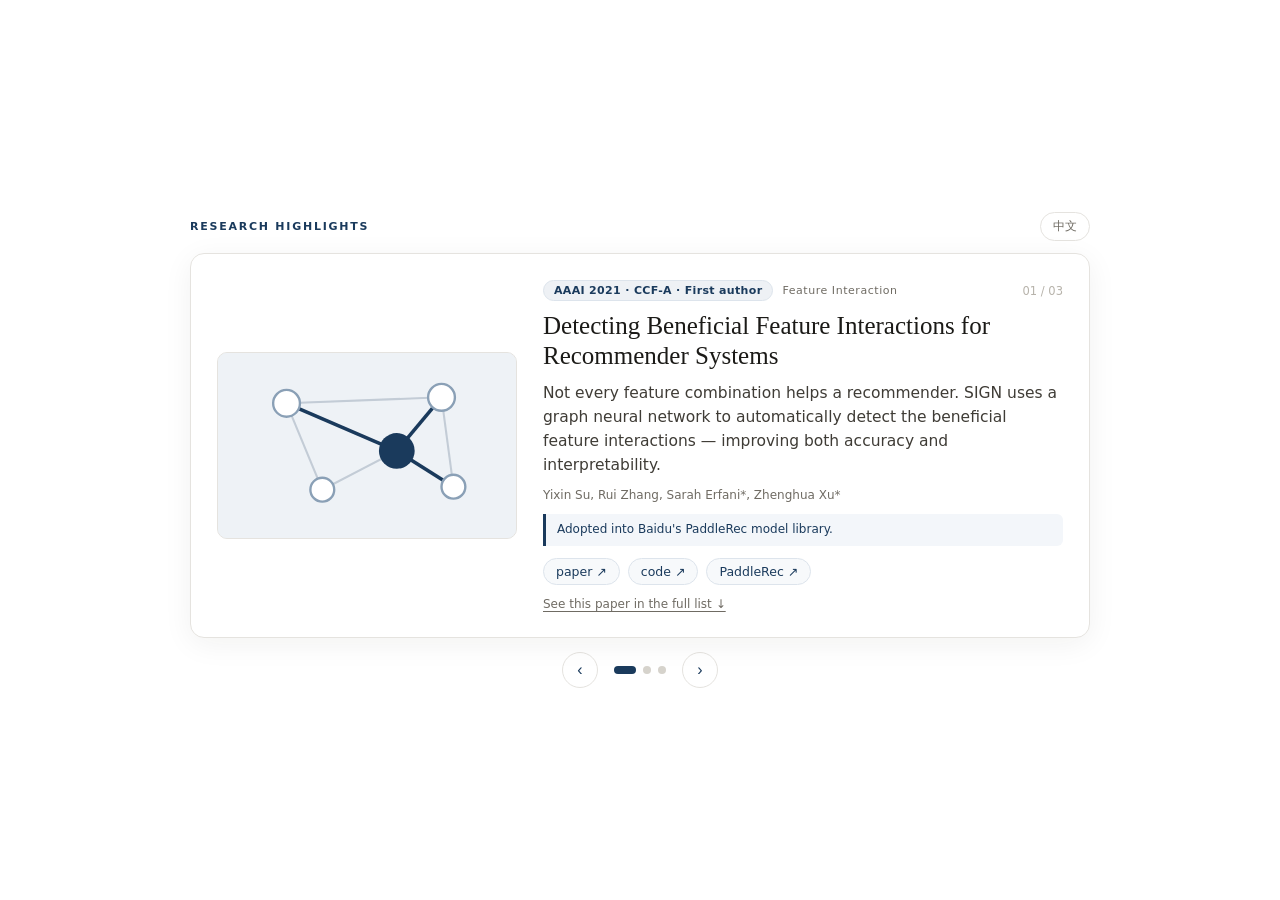
==== demo.html @ c51c4bb0 "Add confirmed authorship badges to publications" ====
<!doctype html>
<html lang="en">
<head>
<meta charset="utf-8">
<meta name="viewport" content="width=device-width, initial-scale=1">
<title>Research Highlights — Yixin Su</title>
<style>
  /* ---- Research Highlights: flip-through cards.
         Edit the CARDS array below to add / change highlighted works.
         Give a card a real figure by setting  image: "assets/highlights/xxx.png"
         (drop the file in assets/highlights/); otherwise a themed motif is drawn. ---- */
  :root{
    --accent:#1a3a5c; --ink:#26241f; --muted:#6f6b63;
    --line:#e5e3df; --paper:#ffffff;
  }
  *{box-sizing:border-box;margin:0;padding:0}
  html,body{height:100%}
  body{
    background:transparent; color:var(--ink);
    font-family:-apple-system,BlinkMacSystemFont,'Segoe UI',system-ui,'PingFang SC','Microsoft YaHei',sans-serif;
    display:flex; align-items:center; justify-content:center;
    padding:clamp(12px,2.4vw,22px); overflow:hidden;
  }
  .wrap{width:100%; max-width:900px}
  .topbar{display:flex; align-items:center; justify-content:space-between; margin-bottom:12px}
  .eyebrow{font-size:11px; letter-spacing:.16em; text-transform:uppercase; color:var(--accent); font-weight:600}
  .lang{font:inherit; font-size:12px; color:var(--muted); background:none; border:1px solid var(--line);
    border-radius:999px; padding:5px 12px; cursor:pointer}
  .lang:hover{border-color:var(--accent); color:var(--accent)}

  .stage{perspective:1800px}
  .card{
    background:var(--paper); border:1px solid var(--line); border-radius:14px;
    padding:clamp(18px,3vw,26px); box-shadow:0 6px 30px rgba(30,30,25,.06);
    transform-origin:center; will-change:transform,opacity;
    display:grid; grid-template-columns:1fr; gap:clamp(14px,2.5vw,26px); align-items:center;
  }
  @media (min-width:560px){ .card{ grid-template-columns:minmax(0,300px) minmax(0,1fr) } }

  .visual{
    border:1px solid var(--line); border-radius:10px; overflow:hidden;
    background:#eef2f6; aspect-ratio:16/10;
  }
  @media (max-width:559px){ .visual{ display:none } }  /* text-only on phones, keeps it scroll-free */
  .visual img, .visual svg{ width:100%; height:100%; object-fit:cover; display:block }

  .content{display:flex; flex-direction:column; gap:10px; min-width:0}
  .meta{display:flex; align-items:center; gap:9px; flex-wrap:wrap}
  .badge{font-size:11px; font-weight:600; letter-spacing:.03em; color:var(--accent);
    background:#eef1f5; border:1px solid #dde4ec; border-radius:999px; padding:3px 10px}
  .topic{font-size:11px; color:var(--muted); letter-spacing:.05em}
  .idx{margin-left:auto; font-size:11.5px; color:#b7b3ab; font-variant-numeric:tabular-nums}
  .title{
    font-family:'Newsreader','Noto Serif SC',Georgia,'Songti SC',serif;
    font-weight:500; font-size:clamp(19px,2.7vw,25px); line-height:1.2; color:#1b1a17;
  }
  .summary{font-size:clamp(13.5px,1.9vw,15.5px); line-height:1.55; color:#3f3c36}
  .authors{font-size:12px; color:var(--muted); line-height:1.45}
  .note{font-size:12px; color:var(--accent); background:#f3f6fa; border-left:3px solid var(--accent);
    border-radius:0 6px 6px 0; padding:7px 11px; line-height:1.45}
  .links{display:flex; gap:8px; flex-wrap:wrap; margin-top:2px}
  .links a{font-size:12.5px; color:var(--accent); text-decoration:none; border:1px solid #dde4ec;
    background:#f7f9fb; border-radius:999px; padding:5px 12px; display:inline-flex; align-items:center; gap:6px}
  .links a:hover{background:var(--accent); color:#fff; border-color:var(--accent)}
  .card{cursor:pointer}
  .card:hover{border-color:#c7d2df}
  .seeall{align-self:flex-start; margin-top:2px; font:inherit; font-size:12px; color:var(--muted);
    background:none; border:none; padding:0; cursor:pointer; text-decoration:underline; text-underline-offset:3px}
  .seeall:hover{color:var(--accent)}

  .controls{display:flex; align-items:center; justify-content:center; gap:16px; margin-top:14px}
  .nav{width:36px; height:36px; border-radius:999px; border:1px solid var(--line); background:var(--paper);
    color:var(--accent); cursor:pointer; font-size:16px; display:grid; place-items:center; transition:.15s}
  .nav:hover{background:var(--accent); color:#fff; border-color:var(--accent)}
  .dots{display:flex; gap:7px}
  .dot{width:8px; height:8px; border-radius:999px; background:#d6d3cc; border:none; cursor:pointer; padding:0}
  .dot.on{background:var(--accent); width:22px}
</style>
</head>
<body>
<div class="wrap">
  <div class="topbar">
    <span class="eyebrow" data-i18n="eyebrow">Research Highlights</span>
    <button class="lang" id="lang">中文</button>
  </div>
  <div class="stage">
    <article class="card" id="card"></article>
  </div>
  <div class="controls">
    <button class="nav" id="prev" aria-label="previous">‹</button>
    <div class="dots" id="dots"></div>
    <button class="nav" id="next" aria-label="next">›</button>
  </div>
</div>

<script>
/* ====== EDIT HERE: add or change highlighted works ======
   image: path to a real figure (recommended), e.g. "assets/highlights/sign.png".
          Leave "" to use the themed motif named by `art` (fi | rec | bio).      */
const CARDS = [
  {
    badge: "AAAI 2021 · CCF-A · First author",
    topic: { en: "Feature Interaction", zh: "特征交互" },
    title: "Detecting Beneficial Feature Interactions for Recommender Systems",
    authors: "Yixin Su, Rui Zhang, Sarah Erfani*, Zhenghua Xu*",
    summary: {
      en: "Not every feature combination helps a recommender. SIGN uses a graph neural network to automatically detect the beneficial feature interactions — improving both accuracy and interpretability.",
      zh: "并非每种特征组合都对推荐有益。SIGN 用图神经网络自动识别真正有益的特征交互，同时提升精度与可解释性。"
    },
    note: { en: "Adopted into Baidu's PaddleRec model library.", zh: "已被百度 PaddleRec 模型库收录。" },
    image: "",
    art: "fi",
    links: [
      { label: "paper", url: "https://arxiv.org/abs/2008.00404" },
      { label: "code", url: "https://github.com/ruizhang-ai/SIGN-Detecting-Beneficial-Feature-Interactions-for-Recommender-Systems" },
      { label: "PaddleRec", url: "https://github.com/PaddlePaddle/PaddleRec/tree/master/models/rank/sign" }
    ]
  },
  {
    badge: "ACM TOIS 2025 · CCF-A · First author",
    topic: { en: "Recommender Systems", zh: "推荐系统" },
    title: "IEDR: A Context-aware Intrinsic and Extrinsic Disentangled Recommender System",
    authors: "Yixin Su#, Wei Jiang#, Fangquan Lin, Cheng Yang, Sarah Erfani, Junhao Gan, Yunxiang Zhao*, Ruixuan Li, Rui Zhang*",
    summary: {
      en: "User choices blend stable taste with passing context. IEDR disentangles these intrinsic and extrinsic factors, making context-aware recommendation more accurate and more explainable.",
      zh: "用户选择既含稳定偏好、也含随情境而变的因素。IEDR 将内在与外在因素解耦，让情境感知推荐更准、更可解释。"
    },
    note: null,
    image: "",
    art: "rec",
    links: [ { label: "paper", url: "https://arxiv.org/abs/2503.03524" } ]
  },
  {
    badge: "Nature Machine Intelligence 2025 · IF 26.4 · # Co-first author",
    topic: { en: "AI × Bio-Medicine", zh: "医工交叉" },
    title: "A Unified Deep Framework for Peptide–MHC–T Cell Receptor Binding Prediction",
    authors: "Yunxiang Zhao#, Jijun Yu#, Yixin Su#, You Shu#, Enhao Ma#, Jing Wang, Zhen Huang*, Gong Cheng*, Hongguang Ren*, Jiannan Feng*",
    summary: {
      en: "How peptides, MHC and T-cell receptors bind is central to immunotherapy and vaccine design. This unified deep framework models all three together — published in Nature Machine Intelligence.",
      zh: "多肽、MHC 与 T 细胞受体如何结合，是免疫治疗与疫苗设计的核心问题。该统一深度框架将三者联合建模，发表于 Nature Machine Intelligence。"
    },
    note: null,
    image: "",
    art: "bio",
    links: [ { label: "paper & code", url: "https://www.nature.com/articles/s42256-025-01002-0" } ]
  }
];
/* ======================================================= */

// Themed placeholder motifs (used when a card has no `image`).
const ART = {
  fi: `<svg viewBox="0 0 200 125" xmlns="http://www.w3.org/2000/svg" preserveAspectRatio="xMidYMid slice">
    <rect width="200" height="125" fill="#eef2f6"/>
    <g stroke="#c3ccd6" stroke-width="1.4">
      <line x1="46" y1="34" x2="150" y2="30"/><line x1="46" y1="34" x2="70" y2="92"/>
      <line x1="150" y1="30" x2="158" y2="90"/><line x1="70" y1="92" x2="120" y2="66"/>
    </g>
    <g stroke="#1a3a5c" stroke-width="2.4">
      <line x1="46" y1="34" x2="120" y2="66"/><line x1="150" y1="30" x2="120" y2="66"/>
      <line x1="120" y1="66" x2="158" y2="90"/>
    </g>
    <g>
      <circle cx="46" cy="34" r="9" fill="#fff" stroke="#8aa0b6" stroke-width="1.6"/>
      <circle cx="150" cy="30" r="9" fill="#fff" stroke="#8aa0b6" stroke-width="1.6"/>
      <circle cx="70" cy="92" r="8" fill="#fff" stroke="#8aa0b6" stroke-width="1.6"/>
      <circle cx="158" cy="90" r="8" fill="#fff" stroke="#8aa0b6" stroke-width="1.6"/>
      <circle cx="120" cy="66" r="12" fill="#1a3a5c"/>
    </g></svg>`,
  rec: `<svg viewBox="0 0 200 125" xmlns="http://www.w3.org/2000/svg" preserveAspectRatio="xMidYMid slice">
    <rect width="200" height="125" fill="#eef2f6"/>
    <circle cx="100" cy="62" r="30" fill="none" stroke="#c3ccd6" stroke-width="1.6"/>
    <path d="M100 32 A30 30 0 0 0 100 92 Z" fill="#1a3a5c" opacity=".9"/>
    <path d="M100 32 A30 30 0 0 1 100 92" fill="#dbe4ee"/>
    <line x1="100" y1="26" x2="100" y2="98" stroke="#fff" stroke-width="2" stroke-dasharray="3 4"/>
    <path d="M52 62 H30 M40 55 L30 62 L40 69" fill="none" stroke="#8aa0b6" stroke-width="2"/>
    <path d="M148 62 H170 M160 55 L170 62 L160 69" fill="none" stroke="#8aa0b6" stroke-width="2"/></svg>`,
  bio: `<svg viewBox="0 0 200 125" xmlns="http://www.w3.org/2000/svg" preserveAspectRatio="xMidYMid slice">
    <rect width="200" height="125" fill="#eef2f6"/>
    <rect x="34" y="46" width="46" height="34" rx="10" fill="#1a3a5c"/>
    <rect x="78" y="58" width="46" height="34" rx="10" fill="#7d95ac"/>
    <rect x="122" y="42" width="46" height="34" rx="10" fill="#b9c6d5"/>
    <circle cx="80" cy="63" r="4" fill="#eef2f6"/><circle cx="124" cy="75" r="4" fill="#eef2f6"/>
    <path d="M20 96 q40 -14 80 0 t80 0" fill="none" stroke="#c3ccd6" stroke-width="1.6"/></svg>`
};

const I18N = {
  en:{eyebrow:"Research Highlights",langBtn:"中文",seeAll:"See this paper in the full list ↓"},
  zh:{eyebrow:"研究亮点",langBtn:"EN",seeAll:"在下方完整列表中查看 ↓"}
};

let lang="en", i=0, busy=false;
const card=document.getElementById("card"), dotsEl=document.getElementById("dots");

function visual(c){
  if(c.image) return `<img src="${c.image}" alt="">`;
  return ART[c.art] || ART.fi;
}
function render(n){
  const c=CARDS[n];
  const links=(c.links||[]).map(l=>`<a href="${l.url}" target="_blank" rel="noopener">${l.label} ↗</a>`).join("");
  const note=c.note?`<div class="note">${c.note[lang]}</div>`:"";
  card.innerHTML=`
    <div class="visual">${visual(c)}</div>
    <div class="content">
      <div class="meta">
        <span class="badge">${c.badge}</span>
        <span class="topic">${c.topic[lang]}</span>
        <span class="idx">${String(n+1).padStart(2,"0")} / ${String(CARDS.length).padStart(2,"0")}</span>
      </div>
      <h3 class="title">${c.title}</h3>
      <p class="summary">${c.summary[lang]}</p>
      <p class="authors">${c.authors}</p>
      ${note}
      <div class="links">${links}</div>
      <button class="seeall" type="button">${I18N[lang].seeAll}</button>
    </div>`;
  [...dotsEl.children].forEach((d,k)=>d.classList.toggle("on",k===n));
}
function go(n,dir){
  if(busy) return;
  n=(n+CARDS.length)%CARDS.length; if(n===i) return;
  busy=true;
  card.style.transition="transform .2s ease, opacity .2s ease";
  card.style.transform=`rotateY(${dir>0?-85:85}deg)`; card.style.opacity="0";
  setTimeout(()=>{
    i=n; render(i);
    card.style.transition="none"; card.style.transform=`rotateY(${dir>0?85:-85}deg)`;
    requestAnimationFrame(()=>requestAnimationFrame(()=>{
      card.style.transition="transform .24s ease, opacity .24s ease";
      card.style.transform="rotateY(0deg)"; card.style.opacity="1";
      setTimeout(()=>busy=false,240);
    }));
  },200);
}
CARDS.forEach((_,k)=>{
  const b=document.createElement("button");
  b.className="dot"; b.setAttribute("aria-label","slide "+(k+1));
  b.onclick=()=>go(k,k>i?1:-1); dotsEl.appendChild(b);
});
document.getElementById("next").onclick=()=>go(i+1,1);
document.getElementById("prev").onclick=()=>go(i-1,-1);
document.addEventListener("keydown",e=>{ if(e.key==="ArrowRight")go(i+1,1); if(e.key==="ArrowLeft")go(i-1,-1); });
document.getElementById("lang").onclick=()=>{
  lang=lang==="en"?"zh":"en"; document.documentElement.lang=lang;
  document.getElementById("lang").textContent=I18N[lang].langBtn;
  document.querySelector('[data-i18n="eyebrow"]').textContent=I18N[lang].eyebrow;
  render(i);
};

// Clicking a card jumps to that paper in the site's Publications list (same-origin parent).
function goToPub(title){
  try{
    const doc=(window.top||window).document;
    const pubs=doc.getElementById("pubs"); if(!pubs) return;               // standalone: no-op
    const all=[...pubs.querySelectorAll("button")].find(b=>b.textContent.trim()==="All");
    if(all) all.click();                                                   // clear any active filter so the paper is present
    setTimeout(()=>{
      const el=[...pubs.querySelectorAll("div")].find(d=>d.textContent.trim()===title);
      if(!el) return;
      const row=el.closest("li")||el;
      const win=doc.defaultView;
      const rect=row.getBoundingClientRect();
      const y=rect.top+win.scrollY-Math.max(90,win.innerHeight/2-rect.height/2);
      win.scrollTo({top:Math.max(0,y),behavior:"instant"});
      const prev=row.style.background;
      row.style.transition="background-color .5s";
      row.style.background="rgba(26,58,92,.09)";
      setTimeout(()=>{ row.style.background=prev||""; },1600);
    },140);
  }catch(e){}
}
card.addEventListener("click",e=>{ if(e.target.closest("a")) return; goToPub(CARDS[i].title); });

render(0);
</script>
</body>
</html>
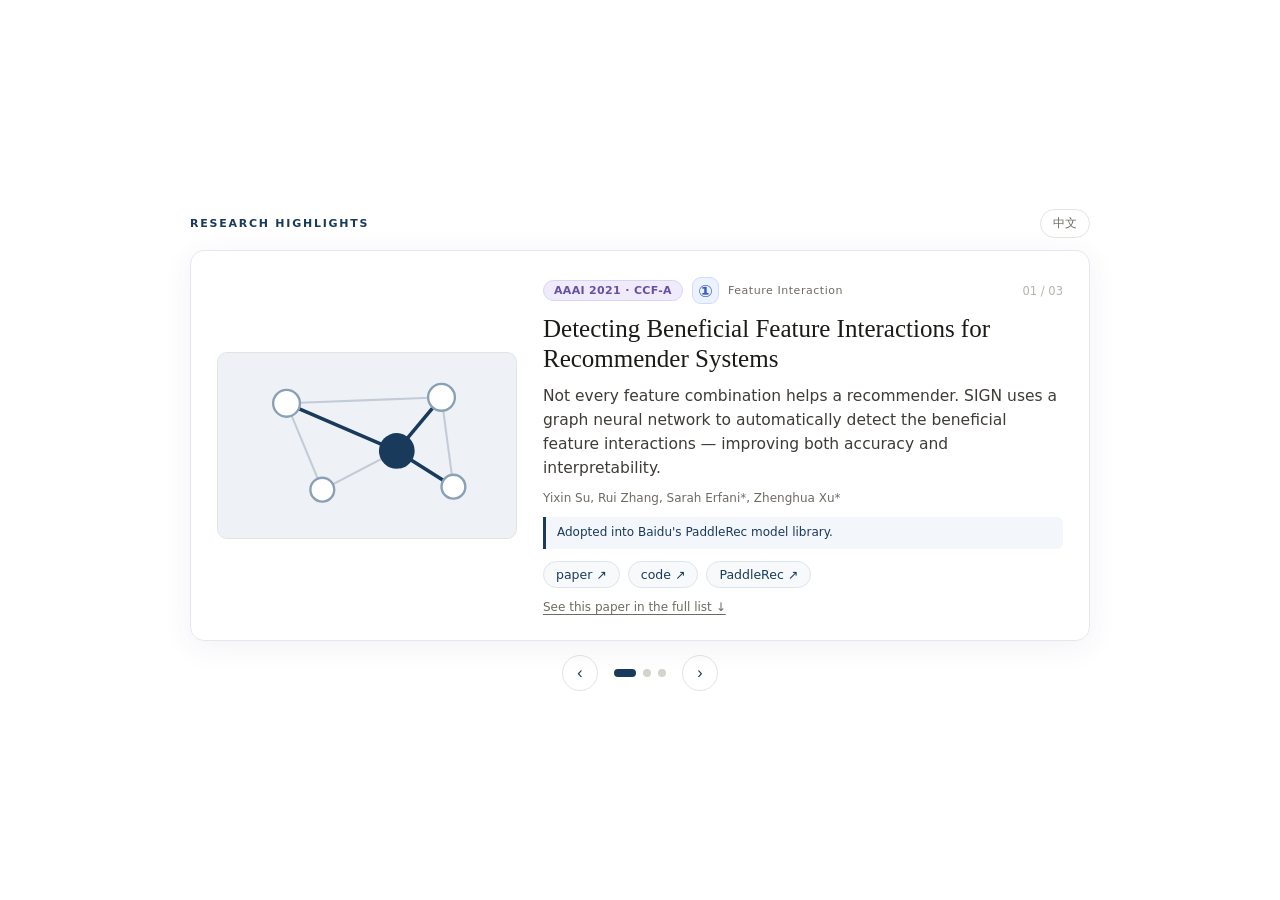
==== commit 5c676b67: "Style publication cards with compact authorship symbols" ====
--- a/demo.html
+++ b/demo.html
@@ -48,6 +48,11 @@
   .meta{display:flex; align-items:center; gap:9px; flex-wrap:wrap}
   .badge{font-size:11px; font-weight:600; letter-spacing:.03em; color:var(--accent);
     background:#eef1f5; border:1px solid #dde4ec; border-radius:999px; padding:3px 10px}
+  .role{display:inline-flex;align-items:center;justify-content:center;width:27px;height:27px;border:1px solid;border-radius:9px;font-size:17px;font-weight:700;}
+  .role-first{color:#315cc4;background:#edf2ff;border-color:#cfdbff;}
+  .role-cofirst{color:#08776d;background:#e7f7f2;border-color:#b9e6d8;}
+  .badge{color:#6550a2;background:#f0ebfb;border-color:#dcd2f2;}
+  .card{border-color:#e8e5ed;box-shadow:0 6px 30px rgba(68,46,108,.07);}
   .topic{font-size:11px; color:var(--muted); letter-spacing:.05em}
   .idx{margin-left:auto; font-size:11.5px; color:#b7b3ab; font-variant-numeric:tabular-nums}
   .title{
@@ -99,7 +104,8 @@
           Leave "" to use the themed motif named by `art` (fi | rec | bio).      */
 const CARDS = [
   {
-    badge: "AAAI 2021 · CCF-A · First author",
+    badge: "AAAI 2021 · CCF-A",
+    role: "first",
     topic: { en: "Feature Interaction", zh: "特征交互" },
     title: "Detecting Beneficial Feature Interactions for Recommender Systems",
     authors: "Yixin Su, Rui Zhang, Sarah Erfani*, Zhenghua Xu*",
@@ -117,7 +123,8 @@
     ]
   },
   {
-    badge: "ACM TOIS 2025 · CCF-A · First author",
+    badge: "ACM TOIS 2025 · CCF-A",
+    role: "first",
     topic: { en: "Recommender Systems", zh: "推荐系统" },
     title: "IEDR: A Context-aware Intrinsic and Extrinsic Disentangled Recommender System",
     authors: "Yixin Su#, Wei Jiang#, Fangquan Lin, Cheng Yang, Sarah Erfani, Junhao Gan, Yunxiang Zhao*, Ruixuan Li, Rui Zhang*",
@@ -131,7 +138,8 @@
     links: [ { label: "paper", url: "https://arxiv.org/abs/2503.03524" } ]
   },
   {
-    badge: "Nature Machine Intelligence 2025 · IF 26.4 · # Co-first author",
+    badge: "Nature Machine Intelligence 2025 · IF 26.4",
+    role: "cofirst",
     topic: { en: "AI × Bio-Medicine", zh: "医工交叉" },
     title: "A Unified Deep Framework for Peptide–MHC–T Cell Receptor Binding Prediction",
     authors: "Yunxiang Zhao#, Jijun Yu#, Yixin Su#, You Shu#, Enhao Ma#, Jing Wang, Zhen Huang*, Gong Cheng*, Hongguang Ren*, Jiannan Feng*",
@@ -204,6 +212,7 @@
     <div class="content">
       <div class="meta">
         <span class="badge">${c.badge}</span>
+        <span class="role role-${c.role}" title="${c.role === 'first' ? (lang === 'zh' ? '第一作者' : 'First author') : (lang === 'zh' ? '共同一作' : 'Co-first author')}" aria-label="${c.role === 'first' ? (lang === 'zh' ? '第一作者' : 'First author') : (lang === 'zh' ? '共同一作' : 'Co-first author')}">${c.role === 'first' ? '①' : '#'}</span>
         <span class="topic">${c.topic[lang]}</span>
         <span class="idx">${String(n+1).padStart(2,"0")} / ${String(CARDS.length).padStart(2,"0")}</span>
       </div>
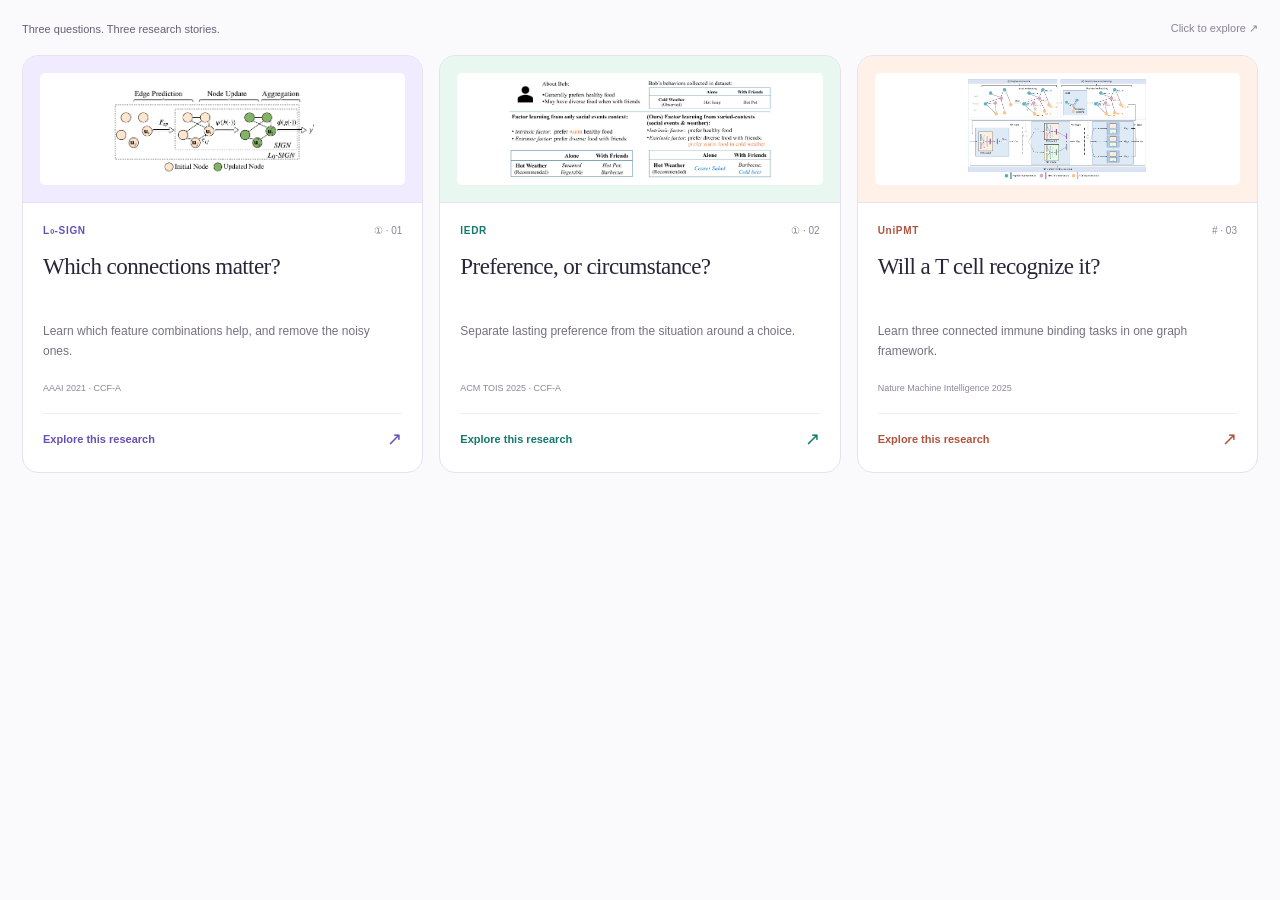
==== commit fb19e198: "Create illustrated research stories for SIGN IEDR and UniPMT" ====
--- a/demo.html
+++ b/demo.html
@@ -1,286 +1,3 @@
-<!doctype html>
-<html lang="en">
-<head>
-<meta charset="utf-8">
-<meta name="viewport" content="width=device-width, initial-scale=1">
-<title>Research Highlights — Yixin Su</title>
-<style>
-  /* ---- Research Highlights: flip-through cards.
-         Edit the CARDS array below to add / change highlighted works.
-         Give a card a real figure by setting  image: "assets/highlights/xxx.png"
-         (drop the file in assets/highlights/); otherwise a themed motif is drawn. ---- */
-  :root{
-    --accent:#1a3a5c; --ink:#26241f; --muted:#6f6b63;
-    --line:#e5e3df; --paper:#ffffff;
-  }
-  *{box-sizing:border-box;margin:0;padding:0}
-  html,body{height:100%}
-  body{
-    background:transparent; color:var(--ink);
-    font-family:-apple-system,BlinkMacSystemFont,'Segoe UI',system-ui,'PingFang SC','Microsoft YaHei',sans-serif;
-    display:flex; align-items:center; justify-content:center;
-    padding:clamp(12px,2.4vw,22px); overflow:hidden;
-  }
-  .wrap{width:100%; max-width:900px}
-  .topbar{display:flex; align-items:center; justify-content:space-between; margin-bottom:12px}
-  .eyebrow{font-size:11px; letter-spacing:.16em; text-transform:uppercase; color:var(--accent); font-weight:600}
-  .lang{font:inherit; font-size:12px; color:var(--muted); background:none; border:1px solid var(--line);
-    border-radius:999px; padding:5px 12px; cursor:pointer}
-  .lang:hover{border-color:var(--accent); color:var(--accent)}
-
-  .stage{perspective:1800px}
-  .card{
-    background:var(--paper); border:1px solid var(--line); border-radius:14px;
-    padding:clamp(18px,3vw,26px); box-shadow:0 6px 30px rgba(30,30,25,.06);
-    transform-origin:center; will-change:transform,opacity;
-    display:grid; grid-template-columns:1fr; gap:clamp(14px,2.5vw,26px); align-items:center;
-  }
-  @media (min-width:560px){ .card{ grid-template-columns:minmax(0,300px) minmax(0,1fr) } }
-
-  .visual{
-    border:1px solid var(--line); border-radius:10px; overflow:hidden;
-    background:#eef2f6; aspect-ratio:16/10;
-  }
-  @media (max-width:559px){ .visual{ display:none } }  /* text-only on phones, keeps it scroll-free */
-  .visual img, .visual svg{ width:100%; height:100%; object-fit:cover; display:block }
-
-  .content{display:flex; flex-direction:column; gap:10px; min-width:0}
-  .meta{display:flex; align-items:center; gap:9px; flex-wrap:wrap}
-  .badge{font-size:11px; font-weight:600; letter-spacing:.03em; color:var(--accent);
-    background:#eef1f5; border:1px solid #dde4ec; border-radius:999px; padding:3px 10px}
-  .role{display:inline-flex;align-items:center;justify-content:center;width:27px;height:27px;border:1px solid;border-radius:9px;font-size:17px;font-weight:700;}
-  .role-first{color:#315cc4;background:#edf2ff;border-color:#cfdbff;}
-  .role-cofirst{color:#08776d;background:#e7f7f2;border-color:#b9e6d8;}
-  .badge{color:#6550a2;background:#f0ebfb;border-color:#dcd2f2;}
-  .card{border-color:#e8e5ed;box-shadow:0 6px 30px rgba(68,46,108,.07);}
-  .topic{font-size:11px; color:var(--muted); letter-spacing:.05em}
-  .idx{margin-left:auto; font-size:11.5px; color:#b7b3ab; font-variant-numeric:tabular-nums}
-  .title{
-    font-family:'Newsreader','Noto Serif SC',Georgia,'Songti SC',serif;
-    font-weight:500; font-size:clamp(19px,2.7vw,25px); line-height:1.2; color:#1b1a17;
-  }
-  .summary{font-size:clamp(13.5px,1.9vw,15.5px); line-height:1.55; color:#3f3c36}
-  .authors{font-size:12px; color:var(--muted); line-height:1.45}
-  .note{font-size:12px; color:var(--accent); background:#f3f6fa; border-left:3px solid var(--accent);
-    border-radius:0 6px 6px 0; padding:7px 11px; line-height:1.45}
-  .links{display:flex; gap:8px; flex-wrap:wrap; margin-top:2px}
-  .links a{font-size:12.5px; color:var(--accent); text-decoration:none; border:1px solid #dde4ec;
-    background:#f7f9fb; border-radius:999px; padding:5px 12px; display:inline-flex; align-items:center; gap:6px}
-  .links a:hover{background:var(--accent); color:#fff; border-color:var(--accent)}
-  .card{cursor:pointer}
-  .card:hover{border-color:#c7d2df}
-  .seeall{align-self:flex-start; margin-top:2px; font:inherit; font-size:12px; color:var(--muted);
-    background:none; border:none; padding:0; cursor:pointer; text-decoration:underline; text-underline-offset:3px}
-  .seeall:hover{color:var(--accent)}
-
-  .controls{display:flex; align-items:center; justify-content:center; gap:16px; margin-top:14px}
-  .nav{width:36px; height:36px; border-radius:999px; border:1px solid var(--line); background:var(--paper);
-    color:var(--accent); cursor:pointer; font-size:16px; display:grid; place-items:center; transition:.15s}
-  .nav:hover{background:var(--accent); color:#fff; border-color:var(--accent)}
-  .dots{display:flex; gap:7px}
-  .dot{width:8px; height:8px; border-radius:999px; background:#d6d3cc; border:none; cursor:pointer; padding:0}
-  .dot.on{background:var(--accent); width:22px}
-</style>
-</head>
-<body>
-<div class="wrap">
-  <div class="topbar">
-    <span class="eyebrow" data-i18n="eyebrow">Research Highlights</span>
-    <button class="lang" id="lang">中文</button>
-  </div>
-  <div class="stage">
-    <article class="card" id="card"></article>
-  </div>
-  <div class="controls">
-    <button class="nav" id="prev" aria-label="previous">‹</button>
-    <div class="dots" id="dots"></div>
-    <button class="nav" id="next" aria-label="next">›</button>
-  </div>
-</div>
-
-<script>
-/* ====== EDIT HERE: add or change highlighted works ======
-   image: path to a real figure (recommended), e.g. "assets/highlights/sign.png".
-          Leave "" to use the themed motif named by `art` (fi | rec | bio).      */
-const CARDS = [
-  {
-    badge: "AAAI 2021 · CCF-A",
-    role: "first",
-    topic: { en: "Feature Interaction", zh: "特征交互" },
-    title: "Detecting Beneficial Feature Interactions for Recommender Systems",
-    authors: "Yixin Su, Rui Zhang, Sarah Erfani*, Zhenghua Xu*",
-    summary: {
-      en: "Not every feature combination helps a recommender. SIGN uses a graph neural network to automatically detect the beneficial feature interactions — improving both accuracy and interpretability.",
-      zh: "并非每种特征组合都对推荐有益。SIGN 用图神经网络自动识别真正有益的特征交互，同时提升精度与可解释性。"
-    },
-    note: { en: "Adopted into Baidu's PaddleRec model library.", zh: "已被百度 PaddleRec 模型库收录。" },
-    image: "",
-    art: "fi",
-    links: [
-      { label: "paper", url: "https://arxiv.org/abs/2008.00404" },
-      { label: "code", url: "https://github.com/ruizhang-ai/SIGN-Detecting-Beneficial-Feature-Interactions-for-Recommender-Systems" },
-      { label: "PaddleRec", url: "https://github.com/PaddlePaddle/PaddleRec/tree/master/models/rank/sign" }
-    ]
-  },
-  {
-    badge: "ACM TOIS 2025 · CCF-A",
-    role: "first",
-    topic: { en: "Recommender Systems", zh: "推荐系统" },
-    title: "IEDR: A Context-aware Intrinsic and Extrinsic Disentangled Recommender System",
-    authors: "Yixin Su#, Wei Jiang#, Fangquan Lin, Cheng Yang, Sarah Erfani, Junhao Gan, Yunxiang Zhao*, Ruixuan Li, Rui Zhang*",
-    summary: {
-      en: "User choices blend stable taste with passing context. IEDR disentangles these intrinsic and extrinsic factors, making context-aware recommendation more accurate and more explainable.",
-      zh: "用户选择既含稳定偏好、也含随情境而变的因素。IEDR 将内在与外在因素解耦，让情境感知推荐更准、更可解释。"
-    },
-    note: null,
-    image: "",
-    art: "rec",
-    links: [ { label: "paper", url: "https://arxiv.org/abs/2503.03524" } ]
-  },
-  {
-    badge: "Nature Machine Intelligence 2025 · IF 26.4",
-    role: "cofirst",
-    topic: { en: "AI × Bio-Medicine", zh: "医工交叉" },
-    title: "A Unified Deep Framework for Peptide–MHC–T Cell Receptor Binding Prediction",
-    authors: "Yunxiang Zhao#, Jijun Yu#, Yixin Su#, You Shu#, Enhao Ma#, Jing Wang, Zhen Huang*, Gong Cheng*, Hongguang Ren*, Jiannan Feng*",
-    summary: {
-      en: "How peptides, MHC and T-cell receptors bind is central to immunotherapy and vaccine design. This unified deep framework models all three together — published in Nature Machine Intelligence.",
-      zh: "多肽、MHC 与 T 细胞受体如何结合，是免疫治疗与疫苗设计的核心问题。该统一深度框架将三者联合建模，发表于 Nature Machine Intelligence。"
-    },
-    note: null,
-    image: "",
-    art: "bio",
-    links: [ { label: "paper & code", url: "https://www.nature.com/articles/s42256-025-01002-0" } ]
-  }
-];
-/* ======================================================= */
-
-// Themed placeholder motifs (used when a card has no `image`).
-const ART = {
-  fi: `<svg viewBox="0 0 200 125" xmlns="http://www.w3.org/2000/svg" preserveAspectRatio="xMidYMid slice">
-    <rect width="200" height="125" fill="#eef2f6"/>
-    <g stroke="#c3ccd6" stroke-width="1.4">
-      <line x1="46" y1="34" x2="150" y2="30"/><line x1="46" y1="34" x2="70" y2="92"/>
-      <line x1="150" y1="30" x2="158" y2="90"/><line x1="70" y1="92" x2="120" y2="66"/>
-    </g>
-    <g stroke="#1a3a5c" stroke-width="2.4">
-      <line x1="46" y1="34" x2="120" y2="66"/><line x1="150" y1="30" x2="120" y2="66"/>
-      <line x1="120" y1="66" x2="158" y2="90"/>
-    </g>
-    <g>
-      <circle cx="46" cy="34" r="9" fill="#fff" stroke="#8aa0b6" stroke-width="1.6"/>
-      <circle cx="150" cy="30" r="9" fill="#fff" stroke="#8aa0b6" stroke-width="1.6"/>
-      <circle cx="70" cy="92" r="8" fill="#fff" stroke="#8aa0b6" stroke-width="1.6"/>
-      <circle cx="158" cy="90" r="8" fill="#fff" stroke="#8aa0b6" stroke-width="1.6"/>
-      <circle cx="120" cy="66" r="12" fill="#1a3a5c"/>
-    </g></svg>`,
-  rec: `<svg viewBox="0 0 200 125" xmlns="http://www.w3.org/2000/svg" preserveAspectRatio="xMidYMid slice">
-    <rect width="200" height="125" fill="#eef2f6"/>
-    <circle cx="100" cy="62" r="30" fill="none" stroke="#c3ccd6" stroke-width="1.6"/>
-    <path d="M100 32 A30 30 0 0 0 100 92 Z" fill="#1a3a5c" opacity=".9"/>
-    <path d="M100 32 A30 30 0 0 1 100 92" fill="#dbe4ee"/>
-    <line x1="100" y1="26" x2="100" y2="98" stroke="#fff" stroke-width="2" stroke-dasharray="3 4"/>
-    <path d="M52 62 H30 M40 55 L30 62 L40 69" fill="none" stroke="#8aa0b6" stroke-width="2"/>
-    <path d="M148 62 H170 M160 55 L170 62 L160 69" fill="none" stroke="#8aa0b6" stroke-width="2"/></svg>`,
-  bio: `<svg viewBox="0 0 200 125" xmlns="http://www.w3.org/2000/svg" preserveAspectRatio="xMidYMid slice">
-    <rect width="200" height="125" fill="#eef2f6"/>
-    <rect x="34" y="46" width="46" height="34" rx="10" fill="#1a3a5c"/>
-    <rect x="78" y="58" width="46" height="34" rx="10" fill="#7d95ac"/>
-    <rect x="122" y="42" width="46" height="34" rx="10" fill="#b9c6d5"/>
-    <circle cx="80" cy="63" r="4" fill="#eef2f6"/><circle cx="124" cy="75" r="4" fill="#eef2f6"/>
-    <path d="M20 96 q40 -14 80 0 t80 0" fill="none" stroke="#c3ccd6" stroke-width="1.6"/></svg>`
-};
-
-const I18N = {
-  en:{eyebrow:"Research Highlights",langBtn:"中文",seeAll:"See this paper in the full list ↓"},
-  zh:{eyebrow:"研究亮点",langBtn:"EN",seeAll:"在下方完整列表中查看 ↓"}
-};
-
-let lang="en", i=0, busy=false;
-const card=document.getElementById("card"), dotsEl=document.getElementById("dots");
-
-function visual(c){
-  if(c.image) return `<img src="${c.image}" alt="">`;
-  return ART[c.art] || ART.fi;
-}
-function render(n){
-  const c=CARDS[n];
-  const links=(c.links||[]).map(l=>`<a href="${l.url}" target="_blank" rel="noopener">${l.label} ↗</a>`).join("");
-  const note=c.note?`<div class="note">${c.note[lang]}</div>`:"";
-  card.innerHTML=`
-    <div class="visual">${visual(c)}</div>
-    <div class="content">
-      <div class="meta">
-        <span class="badge">${c.badge}</span>
-        <span class="role role-${c.role}" title="${c.role === 'first' ? (lang === 'zh' ? '第一作者' : 'First author') : (lang === 'zh' ? '共同一作' : 'Co-first author')}" aria-label="${c.role === 'first' ? (lang === 'zh' ? '第一作者' : 'First author') : (lang === 'zh' ? '共同一作' : 'Co-first author')}">${c.role === 'first' ? '①' : '#'}</span>
-        <span class="topic">${c.topic[lang]}</span>
-        <span class="idx">${String(n+1).padStart(2,"0")} / ${String(CARDS.length).padStart(2,"0")}</span>
-      </div>
-      <h3 class="title">${c.title}</h3>
-      <p class="summary">${c.summary[lang]}</p>
-      <p class="authors">${c.authors}</p>
-      ${note}
-      <div class="links">${links}</div>
-      <button class="seeall" type="button">${I18N[lang].seeAll}</button>
-    </div>`;
-  [...dotsEl.children].forEach((d,k)=>d.classList.toggle("on",k===n));
-}
-function go(n,dir){
-  if(busy) return;
-  n=(n+CARDS.length)%CARDS.length; if(n===i) return;
-  busy=true;
-  card.style.transition="transform .2s ease, opacity .2s ease";
-  card.style.transform=`rotateY(${dir>0?-85:85}deg)`; card.style.opacity="0";
-  setTimeout(()=>{
-    i=n; render(i);
-    card.style.transition="none"; card.style.transform=`rotateY(${dir>0?85:-85}deg)`;
-    requestAnimationFrame(()=>requestAnimationFrame(()=>{
-      card.style.transition="transform .24s ease, opacity .24s ease";
-      card.style.transform="rotateY(0deg)"; card.style.opacity="1";
-      setTimeout(()=>busy=false,240);
-    }));
-  },200);
-}
-CARDS.forEach((_,k)=>{
-  const b=document.createElement("button");
-  b.className="dot"; b.setAttribute("aria-label","slide "+(k+1));
-  b.onclick=()=>go(k,k>i?1:-1); dotsEl.appendChild(b);
-});
-document.getElementById("next").onclick=()=>go(i+1,1);
-document.getElementById("prev").onclick=()=>go(i-1,-1);
-document.addEventListener("keydown",e=>{ if(e.key==="ArrowRight")go(i+1,1); if(e.key==="ArrowLeft")go(i-1,-1); });
-document.getElementById("lang").onclick=()=>{
-  lang=lang==="en"?"zh":"en"; document.documentElement.lang=lang;
-  document.getElementById("lang").textContent=I18N[lang].langBtn;
-  document.querySelector('[data-i18n="eyebrow"]').textContent=I18N[lang].eyebrow;
-  render(i);
-};
-
-// Clicking a card jumps to that paper in the site's Publications list (same-origin parent).
-function goToPub(title){
-  try{
-    const doc=(window.top||window).document;
-    const pubs=doc.getElementById("pubs"); if(!pubs) return;               // standalone: no-op
-    const all=[...pubs.querySelectorAll("button")].find(b=>b.textContent.trim()==="All");
-    if(all) all.click();                                                   // clear any active filter so the paper is present
-    setTimeout(()=>{
-      const el=[...pubs.querySelectorAll("div")].find(d=>d.textContent.trim()===title);
-      if(!el) return;
-      const row=el.closest("li")||el;
-      const win=doc.defaultView;
-      const rect=row.getBoundingClientRect();
-      const y=rect.top+win.scrollY-Math.max(90,win.innerHeight/2-rect.height/2);
-      win.scrollTo({top:Math.max(0,y),behavior:"instant"});
-      const prev=row.style.background;
-      row.style.transition="background-color .5s";
-      row.style.background="rgba(26,58,92,.09)";
-      setTimeout(()=>{ row.style.background=prev||""; },1600);
-    },140);
-  }catch(e){}
-}
-card.addEventListener("click",e=>{ if(e.target.closest("a")) return; goToPub(CARDS[i].title); });
-
-render(0);
-</script>
-</body>
-</html>
+<!doctype html><html lang="en"><head><meta charset="utf-8"><meta name="viewport" content="width=device-width,initial-scale=1"><title>Research Highlights — Yixin Su</title><style>
+*{box-sizing:border-box}body{margin:0;padding:22px;background:#faf9fc;color:#29263a;font-family:-apple-system,BlinkMacSystemFont,'Segoe UI','PingFang SC',sans-serif}.intro{display:flex;justify-content:space-between;align-items:center;gap:16px;margin-bottom:20px;font-size:11px;color:#8b8398}.intro strong{font-weight:500;color:#676077}.gallery{display:grid;grid-template-columns:repeat(3,minmax(0,1fr));gap:16px}.work{display:flex;flex-direction:column;border:1px solid #e6e1ed;border-radius:16px;background:white;overflow:hidden;transition:transform .2s,box-shadow .2s;color:inherit;text-decoration:none}.work:hover{transform:translateY(-4px);box-shadow:0 12px 25px #30264910}.work:focus-visible{outline:3px solid var(--color);outline-offset:3px}.picture{height:147px;display:flex;align-items:center;padding:17px;background:var(--soft);border-bottom:1px solid #e6e1ed;position:relative}.picture img{width:100%;height:100%;object-fit:contain;background:white;border-radius:5px;padding:6px}.content{padding:22px 20px;display:flex;flex-direction:column;flex:1}.meta{display:flex;align-items:center;justify-content:space-between;gap:8px;font-size:10px;color:#8b8398}.name{color:var(--color);font-weight:700;letter-spacing:.07em}.content h2{font-family:Georgia,'Songti SC',serif;font-size:23px;font-weight:500;line-height:1.18;letter-spacing:-.025em;margin:17px 0 13px;min-height:55px}.content p{font-size:12px;color:#777081;line-height:1.7;margin:0 0 19px;min-height:42px}.venue{font-size:9px;color:#8c8597;line-height:1.5;margin-top:auto}.cta{display:flex;justify-content:space-between;align-items:center;margin-top:17px;padding-top:14px;border-top:1px solid #efecf3;font-size:11px;font-weight:600;color:var(--color)}.cta b{font-size:18px;font-weight:400}@media(max-width:639px){body{padding:16px}.intro{margin-bottom:14px;font-size:10px}.gallery{grid-template-columns:1fr;gap:12px}.work{flex-direction:row;min-height:169px}.picture{width:29%;flex-shrink:0;height:auto;border-bottom:0;border-right:1px solid #e6e1ed;padding:10px}.picture img{max-height:125px;padding:4px}.content{padding:15px;min-width:0}.content h2{font-size:20px;min-height:0;margin:9px 0}.content p{font-size:11px;margin-bottom:9px;min-height:0}.venue{font-size:9px}.cta{margin-top:9px;padding-top:8px;font-size:10px}.meta{font-size:9px}}@media(prefers-reduced-motion:reduce){.work{transition:none}.work:hover{transform:none}}
+</style><script src="research/content.js" defer></script><script src="research/gallery.js" defer></script></head><body><div id="gallery"></div></body></html>
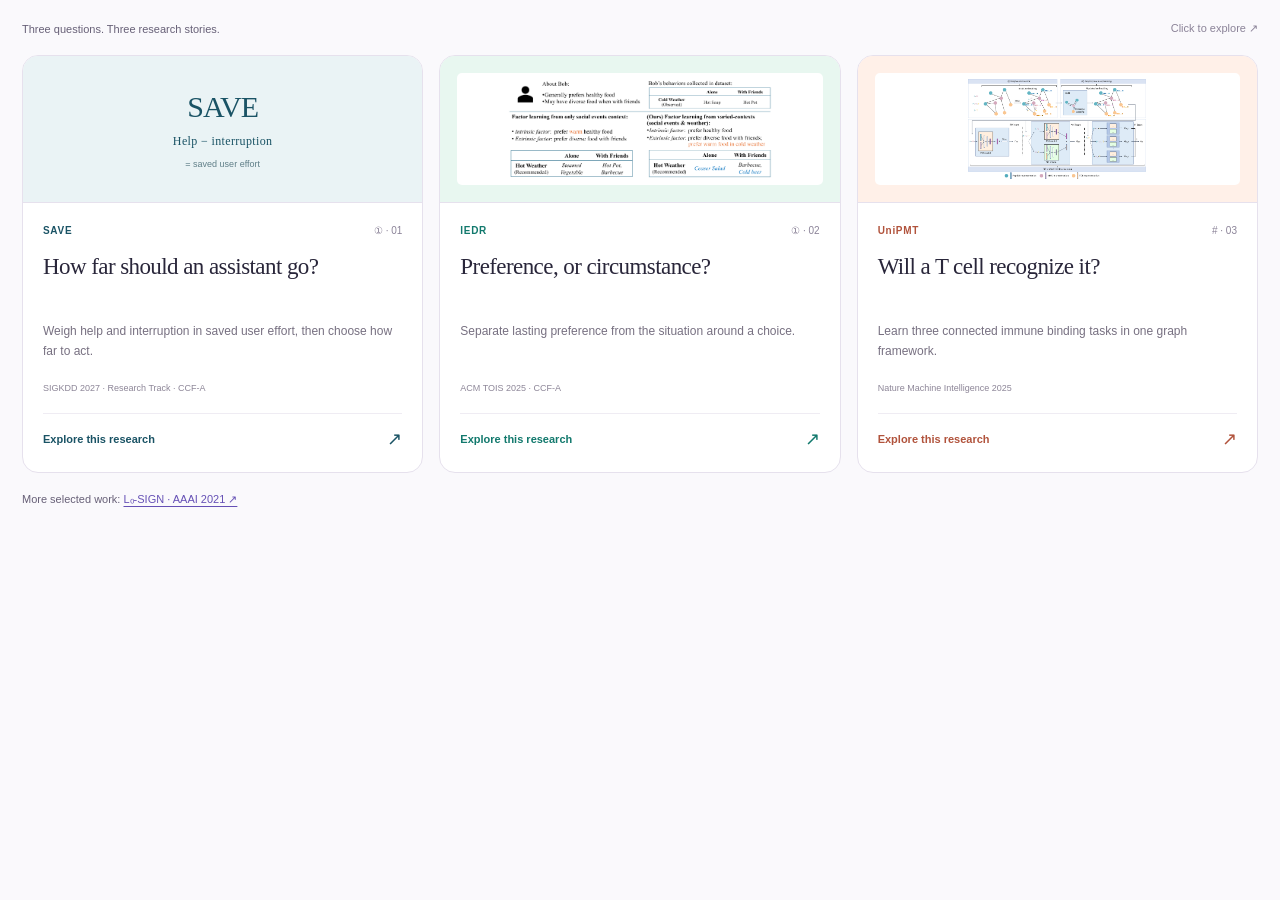
==== commit 190c403c: "Refresh homepage around personalized assistants and SAVE" ====
--- a/demo.html
+++ b/demo.html
@@ -1,3 +1,4 @@
 <!doctype html><html lang="en"><head><meta charset="utf-8"><meta name="viewport" content="width=device-width,initial-scale=1"><title>Research Highlights — Yixin Su</title><style>
 *{box-sizing:border-box}body{margin:0;padding:22px;background:#faf9fc;color:#29263a;font-family:-apple-system,BlinkMacSystemFont,'Segoe UI','PingFang SC',sans-serif}.intro{display:flex;justify-content:space-between;align-items:center;gap:16px;margin-bottom:20px;font-size:11px;color:#8b8398}.intro strong{font-weight:500;color:#676077}.gallery{display:grid;grid-template-columns:repeat(3,minmax(0,1fr));gap:16px}.work{display:flex;flex-direction:column;border:1px solid #e6e1ed;border-radius:16px;background:white;overflow:hidden;transition:transform .2s,box-shadow .2s;color:inherit;text-decoration:none}.work:hover{transform:translateY(-4px);box-shadow:0 12px 25px #30264910}.work:focus-visible{outline:3px solid var(--color);outline-offset:3px}.picture{height:147px;display:flex;align-items:center;padding:17px;background:var(--soft);border-bottom:1px solid #e6e1ed;position:relative}.picture img{width:100%;height:100%;object-fit:contain;background:white;border-radius:5px;padding:6px}.content{padding:22px 20px;display:flex;flex-direction:column;flex:1}.meta{display:flex;align-items:center;justify-content:space-between;gap:8px;font-size:10px;color:#8b8398}.name{color:var(--color);font-weight:700;letter-spacing:.07em}.content h2{font-family:Georgia,'Songti SC',serif;font-size:23px;font-weight:500;line-height:1.18;letter-spacing:-.025em;margin:17px 0 13px;min-height:55px}.content p{font-size:12px;color:#777081;line-height:1.7;margin:0 0 19px;min-height:42px}.venue{font-size:9px;color:#8c8597;line-height:1.5;margin-top:auto}.cta{display:flex;justify-content:space-between;align-items:center;margin-top:17px;padding-top:14px;border-top:1px solid #efecf3;font-size:11px;font-weight:600;color:var(--color)}.cta b{font-size:18px;font-weight:400}@media(max-width:639px){body{padding:16px}.intro{margin-bottom:14px;font-size:10px}.gallery{grid-template-columns:1fr;gap:12px}.work{flex-direction:row;min-height:169px}.picture{width:29%;flex-shrink:0;height:auto;border-bottom:0;border-right:1px solid #e6e1ed;padding:10px}.picture img{max-height:125px;padding:4px}.content{padding:15px;min-width:0}.content h2{font-size:20px;min-height:0;margin:9px 0}.content p{font-size:11px;margin-bottom:9px;min-height:0}.venue{font-size:9px}.cta{margin-top:9px;padding-top:8px;font-size:10px}.meta{font-size:9px}}@media(prefers-reduced-motion:reduce){.work{transition:none}.work:hover{transform:none}}
-</style><script src="research/content.js" defer></script><script src="research/gallery.js" defer></script></head><body><div id="gallery"></div></body></html>
+.save-picture{display:flex;flex-direction:column;align-items:center;justify-content:center;gap:10px;width:100%;font-family:Georgia,serif;color:var(--color);text-align:center}.save-picture strong{font-size:30px;font-weight:500;letter-spacing:-.03em}.save-picture span{font-size:12px;letter-spacing:.03em}.save-picture small{font:9px -apple-system,sans-serif;color:#607f88}.archive{margin:20px 0 0;font-size:11px;color:#676077}.archive a{color:#6550b5;text-underline-offset:3px}@media(max-width:639px){.save-picture strong{font-size:21px}.save-picture span{font-size:10px}.save-picture small{font-size:8px}}
+</style><script src="research/language.js" defer></script><script src="research/content.js" defer></script><script src="research/gallery.js" defer></script></head><body><div id="gallery"></div></body></html>
